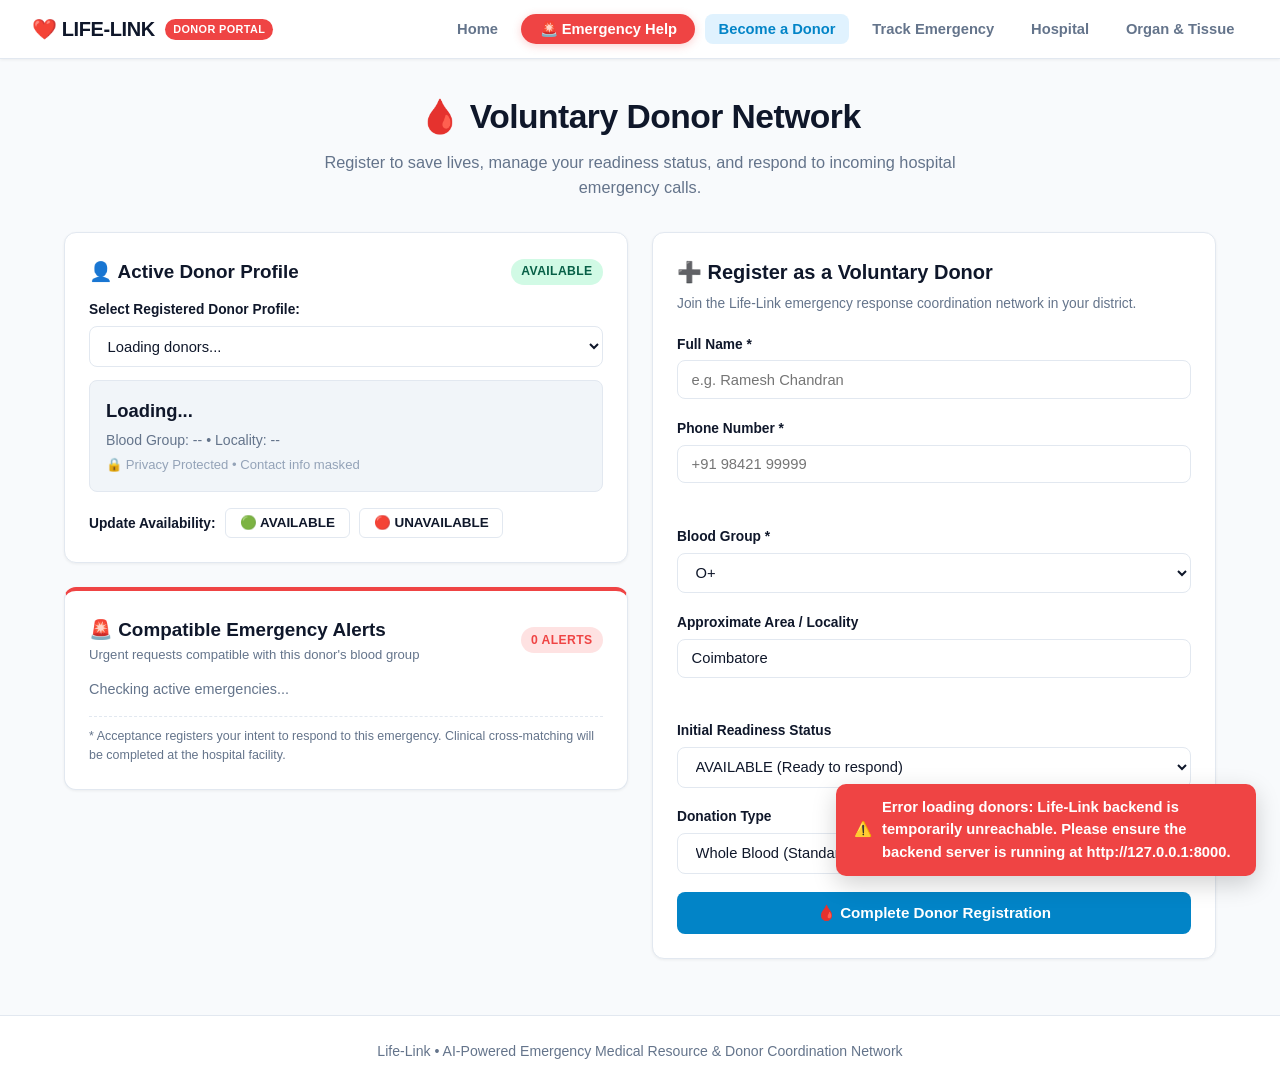
==== frontend/donor.html @ cb0f585a "Initial commit: Life-Link project ready for Render deployment" ====
<!DOCTYPE html>
<html lang="en">
<head>
  <meta charset="UTF-8">
  <meta name="viewport" content="width=device-width, initial-scale=1.0">
  <title>Donor Portal & Response Network | LIFE-LINK</title>
  <link rel="stylesheet" href="css/style.css">
</head>
<body>

  <!-- Navigation Bar -->
  <nav class="navbar">
    <a href="index.html" class="nav-brand">
      <span>❤️ LIFE-LINK</span>
      <span class="brand-badge">DONOR PORTAL</span>
    </a>
    <ul class="nav-links">
      <li><a href="index.html" class="nav-link">Home</a></li>
      <li><a href="emergency.html" class="nav-link nav-btn-emergency">🚨 Emergency Help</a></li>
      <li><a href="donor.html" class="nav-link active">Become a Donor</a></li>
      <li><a href="tracker.html" class="nav-link">Track Emergency</a></li>
      <li><a href="hospital.html" class="nav-link">Hospital</a></li>
      <li><a href="organ.html" class="nav-link">Organ & Tissue</a></li>
    </ul>
  </nav>

  <!-- Main Container -->
  <main class="container">
    
    <div class="page-header">
      <h1 class="page-title">🩸 Voluntary Donor Network</h1>
      <p class="page-subtitle">Register to save lives, manage your readiness status, and respond to incoming hospital emergency calls.</p>
    </div>

    <!-- 2 Column Layout: Donor Profile / Alerts & Registration -->
    <div class="grid-2">

      <!-- Left Column: Donor Dashboard & Incoming Alerts -->
      <div>
        
        <!-- Active Donor Switcher & Profile Card -->
        <div class="card">
          <div style="display: flex; justify-content: space-between; align-items: center; margin-bottom: 0.8rem; flex-wrap: wrap; gap: 0.5rem;">
            <h3 style="font-size: 1.18rem; font-weight: 700;">👤 Active Donor Profile</h3>
            <span id="donor-status-badge" class="badge badge-green">AVAILABLE</span>
          </div>

          <div class="form-group" style="margin-bottom: 0.8rem;">
            <label class="form-label">Select Registered Donor Profile:</label>
            <select id="select-donor" class="form-control" onchange="onSelectDonor(this.value)">
              <option value="">Loading donors...</option>
            </select>
          </div>

          <div id="donor-profile-details" style="background: var(--bg-alt); padding: 1rem; border-radius: var(--border-radius-sm); margin-bottom: 1rem; border: 1px solid var(--border-color);">
            <div style="font-weight: 800; font-size: 1.15rem; color: var(--text-main);" id="d-name">Loading...</div>
            <div style="font-size: 0.88rem; color: var(--text-muted); margin-top: 0.3rem;" id="d-details">
              Blood Group: -- &bull; Locality: --
            </div>
            <div style="font-size: 0.82rem; color: var(--text-light); margin-top: 0.2rem;" id="d-privacy">
              🔒 Privacy Protected &bull; Contact info masked
            </div>
          </div>

          <!-- Availability Toggle -->
          <div style="display: flex; gap: 0.6rem; align-items: center; flex-wrap: wrap;">
            <span style="font-size: 0.86rem; font-weight: 600; color: var(--text-main);">Update Availability:</span>
            <button class="btn btn-secondary btn-sm" onclick="setAvailability('AVAILABLE')">🟢 AVAILABLE</button>
            <button class="btn btn-secondary btn-sm" onclick="setAvailability('UNAVAILABLE')">🔴 UNAVAILABLE</button>
          </div>
        </div>

        <!-- Incoming Emergency Requests For This Donor -->
        <div class="card" style="border-top: 4px solid var(--accent-red);">
          <div style="display: flex; justify-content: space-between; align-items: center; margin-bottom: 0.8rem; flex-wrap: wrap; gap: 0.5rem;">
            <div>
              <h3 style="font-size: 1.18rem; font-weight: 800;">🚨 Compatible Emergency Alerts</h3>
              <p style="font-size: 0.82rem; color: var(--text-muted);">Urgent requests compatible with this donor's blood group</p>
            </div>
            <span class="badge badge-red" id="alert-count-badge">0 Alerts</span>
          </div>

          <!-- Notification List Container -->
          <div id="donor-notifications-container" style="display: flex; flex-direction: column; gap: 0.9rem;">
            <p style="color: var(--text-muted); font-size: 0.9rem;">Checking active emergencies...</p>
          </div>

          <!-- Clarification Note -->
          <p style="font-size: 0.78rem; color: var(--text-muted); margin-top: 1rem; border-top: 1px dashed var(--border-color); padding-top: 0.6rem;">
            * Acceptance registers your intent to respond to this emergency. Clinical cross-matching will be completed at the hospital facility.
          </p>
        </div>

      </div>

      <!-- Right Column: New Donor Registration Form -->
      <div>
        <div class="card">
          <h3 style="font-size: 1.25rem; font-weight: 800; margin-bottom: 0.3rem;">➕ Register as a Voluntary Donor</h3>
          <p style="font-size: 0.86rem; color: var(--text-muted); margin-bottom: 1.2rem;">
            Join the Life-Link emergency response coordination network in your district.
          </p>

          <form id="form-register-donor" onsubmit="handleDonorRegister(event)">
            <div class="form-group">
              <label class="form-label">Full Name *</label>
              <input type="text" id="reg-name" class="form-control" placeholder="e.g. Ramesh Chandran" required>
            </div>

            <div class="grid-2">
              <div class="form-group">
                <label class="form-label">Phone Number *</label>
                <input type="tel" id="reg-phone" class="form-control" placeholder="+91 98421 99999" required>
              </div>

              <div class="form-group">
                <label class="form-label">Blood Group *</label>
                <select id="reg-blood" class="form-control" required>
                  <option value="O+">O+</option>
                  <option value="O-">O- (Universal Donor)</option>
                  <option value="A+">A+</option>
                  <option value="A-">A-</option>
                  <option value="B+">B+</option>
                  <option value="B-">B-</option>
                  <option value="AB+">AB+ (Universal Recipient)</option>
                  <option value="AB-">AB-</option>
                </select>
              </div>
            </div>

            <div class="grid-2">
              <div class="form-group">
                <label class="form-label">Approximate Area / Locality</label>
                <input type="text" id="reg-city" class="form-control" placeholder="e.g. Peelamedu, Coimbatore" value="Coimbatore">
              </div>

              <div class="form-group">
                <label class="form-label">Initial Readiness Status</label>
                <select id="reg-avail" class="form-control">
                  <option value="AVAILABLE">AVAILABLE (Ready to respond)</option>
                  <option value="MAYBE_AVAILABLE">MAYBE AVAILABLE</option>
                  <option value="UNAVAILABLE">UNAVAILABLE</option>
                </select>
              </div>
            </div>

            <div class="form-group">
              <label class="form-label">Donation Type</label>
              <select id="reg-type" class="form-control">
                <option value="whole_blood">Whole Blood (Standard)</option>
                <option value="platelets">Platelets (Single Donor Platelet)</option>
                <option value="plasma">Plasma</option>
                <option value="packed_rbc">Packed RBC</option>
              </select>
            </div>

            <button type="submit" class="btn btn-primary" style="width: 100%;">
              🩸 Complete Donor Registration
            </button>
          </form>
        </div>
      </div>

    </div>

  </main>

  <!-- Footer -->
  <footer>
    <p>Life-Link • AI-Powered Emergency Medical Resource & Donor Coordination Network</p>
  </footer>

  <script src="js/app.js"></script>
  <script>
    let donorsList = [];
    let currentDonor = null;

    function maskPhone(phone) {
      if (!phone) return "+91 ••••• •••••";
      const clean = phone.trim();
      if (clean.length > 6) {
        return clean.substring(0, 6) + " •••••";
      }
      return clean;
    }

    async function initDonorPage() {
      try {
        donorsList = await LifeLinkAPI.getDonors();
        const select = document.getElementById("select-donor");
        select.innerHTML = "";

        if (!donorsList || donorsList.length === 0) {
          select.innerHTML = "<option value=''>No registered donors found</option>";
          document.getElementById("d-name").innerText = "No Donors Registered";
          return;
        }

        donorsList.forEach(d => {
          const opt = document.createElement("option");
          opt.value = d.id;
          opt.innerText = `${d.name} (${d.blood_group}) — ${d.availability}`;
          select.appendChild(opt);
        });

        currentDonor = donorsList[0];
        updateDonorUI();
        loadDonorAlerts();
      } catch (err) {
        showToast("Error loading donors: " + err.message, "error");
      }
    }

    function onSelectDonor(donorId) {
      if (!donorId) return;
      currentDonor = donorsList.find(d => d.id == donorId);
      updateDonorUI();
      loadDonorAlerts();
    }

    function updateDonorUI() {
      if (!currentDonor) return;
      document.getElementById("d-name").innerText = currentDonor.name;
      document.getElementById("d-details").innerText = `Blood Group: ${currentDonor.blood_group} • Area: Approx. ${currentDonor.city || 'Coimbatore'} • Contact: ${maskPhone(currentDonor.phone)}`;
      
      const badge = document.getElementById("donor-status-badge");
      badge.innerText = currentDonor.availability;
      badge.className = currentDonor.availability === "AVAILABLE" ? "badge badge-green" : "badge badge-red";
    }

    async function setAvailability(status) {
      if (!currentDonor) return;
      try {
        const updated = await LifeLinkAPI.updateDonorAvailability(currentDonor.id, status);
        currentDonor.availability = updated.availability;
        updateDonorUI();
        
        // Update select option text
        const select = document.getElementById("select-donor");
        const opt = select.querySelector(`option[value="${currentDonor.id}"]`);
        if (opt) {
          opt.innerText = `${currentDonor.name} (${currentDonor.blood_group}) — ${currentDonor.availability}`;
        }

        showToast(`Availability updated to ${status}!`, "success");
      } catch (err) {
        showToast("Failed to update status: " + err.message, "error");
      }
    }

    async function loadDonorAlerts() {
      if (!currentDonor) return;
      const container = document.getElementById("donor-notifications-container");
      container.innerHTML = "<p style='color: var(--text-muted); font-size: 0.9rem;'>Checking active emergencies...</p>";

      try {
        const searching = await LifeLinkAPI.getEmergencyRequests("SEARCHING").catch(() => []);
        const partial = await LifeLinkAPI.getEmergencyRequests("PARTIALLY_FULFILLED").catch(() => []);
        const accepted = await LifeLinkAPI.getEmergencyRequests("DONOR_ACCEPTED").catch(() => []);
        const combined = [...searching, ...partial, ...accepted];

        // Unique by id
        const uniqueRequests = Array.from(new Map(combined.map(r => [r.id, r])).values());

        // Compatibility logic matching backend Phase 2 rules
        // Recipient blood group -> Allowed donor groups:
        // O+ -> O+, O-
        // O- -> O-
        // A+ -> A+, A-, O+, O-
        // A- -> A-, O-
        // B+ -> B+, B-, O+, O-
        // B- -> B-, O-
        // AB+ -> all
        // AB- -> AB-, A-, B-, O-
        const compatibleRequests = uniqueRequests.filter(r => {
          const reqBlood = r.blood_group.toUpperCase();
          const donorBlood = currentDonor.blood_group.toUpperCase();
          
          if (donorBlood === "O-") return true; // Universal donor
          if (donorBlood === "O+" && ["O+", "A+", "B+", "AB+"].includes(reqBlood)) return true;
          if (donorBlood === "A-" && ["A-", "A+", "AB-", "AB+"].includes(reqBlood)) return true;
          if (donorBlood === "A+" && ["A+", "AB+"].includes(reqBlood)) return true;
          if (donorBlood === "B-" && ["B-", "B+", "AB-", "AB+"].includes(reqBlood)) return true;
          if (donorBlood === "B+" && ["B+", "AB+"].includes(reqBlood)) return true;
          if (donorBlood === "AB-" && ["AB-", "AB+"].includes(reqBlood)) return true;
          if (donorBlood === "AB+" && reqBlood === "AB+") return true;
          return false;
        });

        document.getElementById("alert-count-badge").innerText = `${compatibleRequests.length} Alerts`;

        if (compatibleRequests.length === 0) {
          container.innerHTML = "<p style='color: var(--text-muted); font-size: 0.9rem;'>No active emergencies currently require your blood group. Thank you for being ready to help!</p>";
          return;
        }

        container.innerHTML = "";
        compatibleRequests.slice(0, 6).forEach(req => {
          const alertCard = document.createElement("div");
          alertCard.style.border = "1px solid var(--border-color)";
          alertCard.style.borderRadius = "var(--border-radius-sm)";
          alertCard.style.padding = "0.95rem";
          alertCard.style.background = "#ffffff";
          alertCard.style.boxShadow = "var(--shadow-sm)";

          alertCard.innerHTML = `
            <div style="display: flex; justify-content: space-between; align-items: flex-start; margin-bottom: 0.4rem;">
              <span class="badge ${req.urgency === 'CRITICAL' ? 'badge-red' : 'badge-amber'}">${req.urgency}</span>
              <span style="font-weight: 800; color: var(--primary);">Emergency #${req.id}</span>
            </div>
            <div style="font-weight: 700; font-size: 1rem; color: var(--text-main);">
              ${req.hospital_name} needs ${req.units_needed} unit(s) of ${req.blood_group} Blood
            </div>
            <div style="font-size: 0.83rem; color: var(--text-muted); margin: 0.35rem 0 0.85rem;">
              Component: ${req.component.replace('_', ' ')} &bull; Accepted so far: <strong>${req.units_accepted} / ${req.units_needed}</strong> &bull; Status: <span class="badge badge-blue">${req.status}</span>
            </div>
            <div style="display: flex; gap: 0.5rem; justify-content: flex-end;">
              <button class="btn btn-secondary btn-sm" onclick="respond(${req.id}, 'DECLINE')">Decline</button>
              <button class="btn btn-success btn-sm" onclick="respond(${req.id}, 'ACCEPT')">✓ Accept &amp; Respond</button>
            </div>
          `;
          container.appendChild(alertCard);
        });

      } catch (err) {
        container.innerHTML = `<p style='color: var(--accent-red); font-size: 0.9rem;'>Error loading alerts: ${err.message}</p>`;
      }
    }

    async function respond(reqId, action) {
      if (!currentDonor) return;
      try {
        const result = await LifeLinkAPI.respondToEmergency(reqId, currentDonor.id, action);
        showToast(result.message || "Response recorded successfully.", action === "ACCEPT" ? "success" : "info");
        await loadDonorAlerts();
      } catch (err) {
        showToast("Response error: " + err.message, "error");
      }
    }

    async function handleDonorRegister(event) {
      event.preventDefault();
      const name = document.getElementById("reg-name").value.trim();
      const phone = document.getElementById("reg-phone").value.trim();
      const blood = document.getElementById("reg-blood").value;
      const city = document.getElementById("reg-city").value.trim();
      const avail = document.getElementById("reg-avail").value;
      const type = document.getElementById("reg-type").value;

      try {
        const payload = {
          name: name,
          phone: phone,
          blood_group: blood,
          city: city || "Coimbatore",
          availability: avail,
          donation_type: type
        };
        const newDonor = await LifeLinkAPI.registerDonor(payload);
        showToast(`Welcome ${newDonor.name}! Donor ID #${newDonor.id} registered.`, "success");
        document.getElementById("form-register-donor").reset();
        await initDonorPage();
        
        // Select the new donor
        const select = document.getElementById("select-donor");
        select.value = newDonor.id;
        onSelectDonor(newDonor.id);

      } catch (err) {
        showToast("Registration failed: " + err.message, "error");
      }
    }

    document.addEventListener("DOMContentLoaded", initDonorPage);
  </script>
</body>
</html>
---- frontend/css/style.css ----
/* ==========================================================================
   LIFE-LINK: Medical Emergency Coordination Styling
   Phase 6: Complete Integrated Experience, Polished UI/UX & Responsive Layouts
   ========================================================================== */

:root {
  --primary: #0284c7;         /* Medical Sky Blue */
  --primary-hover: #0369a1;
  --primary-light: #e0f2fe;
  --secondary: #0d9488;       /* Clinical Teal */
  --accent-red: #ef4444;      /* Emergency Red */
  --accent-red-hover: #dc2626;
  --accent-red-light: #fee2e2;
  --accent-green: #10b981;    /* Success Green */
  --accent-green-hover: #059669;
  --accent-green-light: #d1fae5;
  --accent-amber: #f59e0b;    /* Warning Amber */
  --accent-amber-light: #fef3c7;
  
  --bg-main: #f8fafc;         /* Clean Soft Off-White */
  --bg-card: #ffffff;
  --bg-alt: #f1f5f9;
  
  --text-main: #0f172a;       /* Deep Slate */
  --text-muted: #64748b;
  --text-light: #94a3b8;
  
  --border-color: #e2e8f0;
  --border-radius: 12px;
  --border-radius-sm: 8px;
  --border-radius-pill: 9999px;
  
  --shadow-sm: 0 1px 3px 0 rgb(0 0 0 / 0.06);
  --shadow-md: 0 4px 6px -1px rgb(0 0 0 / 0.08), 0 2px 4px -2px rgb(0 0 0 / 0.06);
  --shadow-lg: 0 10px 20px -3px rgb(0 0 0 / 0.08), 0 4px 6px -4px rgb(0 0 0 / 0.04);
}

* {
  box-sizing: border-box;
  margin: 0;
  padding: 0;
  font-family: -apple-system, BlinkMacSystemFont, "Segoe UI", Roboto, -apple-system, sans-serif;
}

body {
  background-color: var(--bg-main);
  color: var(--text-main);
  line-height: 1.55;
  min-height: 100vh;
  display: flex;
  flex-direction: column;
  -webkit-font-smoothing: antialiased;
}

/* ==========================================================================
   GLOBAL NAVIGATION BAR
   ========================================================================== */
.navbar {
  background: var(--bg-card);
  border-bottom: 1px solid var(--border-color);
  padding: 0.85rem 2rem;
  display: flex;
  justify-content: space-between;
  align-items: center;
  position: sticky;
  top: 0;
  z-index: 100;
  box-shadow: var(--shadow-sm);
}

.nav-brand {
  display: flex;
  align-items: center;
  gap: 0.65rem;
  text-decoration: none;
  color: var(--text-main);
  font-size: 1.25rem;
  font-weight: 800;
  letter-spacing: -0.4px;
}

.brand-badge {
  background: var(--accent-red);
  color: white;
  font-size: 0.68rem;
  font-weight: 700;
  padding: 2px 8px;
  border-radius: var(--border-radius-pill);
  text-transform: uppercase;
  letter-spacing: 0.4px;
}

.nav-links {
  display: flex;
  gap: 0.6rem;
  list-style: none;
  align-items: center;
}

.nav-link {
  text-decoration: none;
  color: var(--text-muted);
  font-weight: 600;
  font-size: 0.92rem;
  padding: 0.45rem 0.85rem;
  border-radius: var(--border-radius-sm);
  transition: all 0.2s ease;
}

.nav-link:hover {
  color: var(--primary);
  background-color: var(--primary-light);
}

.nav-link.active {
  color: var(--primary);
  background-color: var(--primary-light);
  font-weight: 700;
}

.nav-btn-emergency {
  background: var(--accent-red) !important;
  color: white !important;
  font-weight: 700;
  border-radius: var(--border-radius-pill);
  padding: 0.45rem 1.15rem;
  box-shadow: 0 2px 8px rgba(239, 68, 68, 0.25);
}

.nav-btn-emergency:hover {
  background: var(--accent-red-hover) !important;
  box-shadow: 0 4px 12px rgba(239, 68, 68, 0.35);
}

/* ==========================================================================
   CONTAINER & LAYOUT
   ========================================================================== */
.container {
  max-width: 1200px;
  margin: 0 auto;
  padding: 2rem 1.5rem;
  flex: 1;
  width: 100%;
}

.page-header {
  margin-bottom: 2rem;
  text-align: center;
}

.page-title {
  font-size: 2.1rem;
  font-weight: 800;
  color: var(--text-main);
  margin-bottom: 0.4rem;
  letter-spacing: -0.5px;
}

.page-subtitle {
  color: var(--text-muted);
  font-size: 1.02rem;
  max-width: 680px;
  margin: 0 auto;
}

/* ==========================================================================
   CARDS & GRIDS
   ========================================================================== */
.card {
  background: var(--bg-card);
  border: 1px solid var(--border-color);
  border-radius: var(--border-radius);
  padding: 1.5rem;
  box-shadow: var(--shadow-sm);
  margin-bottom: 1.5rem;
  transition: box-shadow 0.2s ease;
}

.card:hover {
  box-shadow: var(--shadow-md);
}

.feature-card {
  background: var(--bg-alt);
  border: 1px solid var(--border-color);
  border-radius: var(--border-radius);
  padding: 1.4rem;
  display: flex;
  flex-direction: column;
  height: 100%;
}

.feature-card-icon {
  font-size: 2rem;
  margin-bottom: 0.75rem;
  display: inline-block;
}

.feature-card h3 {
  font-size: 1.15rem;
  font-weight: 700;
  margin-bottom: 0.4rem;
  color: var(--text-main);
}

.feature-card p {
  color: var(--text-muted);
  font-size: 0.9rem;
  line-height: 1.55;
  flex: 1;
}

.grid-2 {
  display: grid;
  grid-template-columns: repeat(auto-fit, minmax(320px, 1fr));
  gap: 1.5rem;
}

.grid-3 {
  display: grid;
  grid-template-columns: repeat(auto-fit, minmax(280px, 1fr));
  gap: 1.5rem;
}

.grid-4 {
  display: grid;
  grid-template-columns: repeat(auto-fit, minmax(210px, 1fr));
  gap: 1rem;
}

/* ==========================================================================
   HERO SECTION
   ========================================================================== */
.hero {
  text-align: center;
  padding: 3.5rem 1.5rem 2.8rem;
  background: linear-gradient(180deg, #f0f9ff 0%, var(--bg-main) 100%);
  border-radius: var(--border-radius);
  margin-bottom: 2.5rem;
  border: 1px solid var(--border-color);
}

.hero-tag {
  display: inline-block;
  background: var(--primary-light);
  color: var(--primary);
  font-weight: 700;
  font-size: 0.82rem;
  padding: 0.35rem 0.95rem;
  border-radius: var(--border-radius-pill);
  margin-bottom: 1.1rem;
  text-transform: uppercase;
  letter-spacing: 0.5px;
}

.hero-title {
  font-size: 2.9rem;
  font-weight: 900;
  line-height: 1.18;
  color: #0f172a;
  margin-bottom: 1rem;
  letter-spacing: -1px;
}

.hero-desc {
  font-size: 1.15rem;
  color: var(--text-muted);
  max-width: 740px;
  margin: 0 auto 2rem;
  line-height: 1.6;
}

.hero-actions {
  display: flex;
  gap: 1rem;
  justify-content: center;
  flex-wrap: wrap;
}

/* ==========================================================================
   BUTTONS & CONTROLS
   ========================================================================== */
.btn {
  display: inline-flex;
  align-items: center;
  justify-content: center;
  gap: 0.5rem;
  font-weight: 600;
  font-size: 0.95rem;
  padding: 0.65rem 1.4rem;
  border-radius: var(--border-radius-sm);
  border: 1px solid transparent;
  cursor: pointer;
  text-decoration: none;
  transition: all 0.2s ease;
  line-height: 1.25;
}

.btn-primary {
  background: var(--primary);
  color: white;
}
.btn-primary:hover {
  background: var(--primary-hover);
}

.btn-emergency {
  background: var(--accent-red);
  color: white;
  box-shadow: 0 4px 12px rgba(239, 68, 68, 0.25);
}
.btn-emergency:hover {
  background: var(--accent-red-hover);
}

.btn-secondary {
  background: white;
  color: var(--text-main);
  border-color: var(--border-color);
}
.btn-secondary:hover {
  background: var(--bg-alt);
  border-color: var(--text-light);
}

.btn-success {
  background: var(--accent-green);
  color: white;
}
.btn-success:hover {
  background: var(--accent-green-hover);
}

.btn-danger {
  background: var(--accent-red);
  color: white;
}

.btn-sm {
  padding: 0.35rem 0.85rem;
  font-size: 0.84rem;
  border-radius: 6px;
}

.btn:disabled {
  opacity: 0.6;
  cursor: not-allowed;
}

/* ==========================================================================
   BADGES & PILLS
   ========================================================================== */
.badge {
  display: inline-flex;
  align-items: center;
  padding: 0.22rem 0.65rem;
  border-radius: var(--border-radius-pill);
  font-size: 0.76rem;
  font-weight: 700;
  text-transform: uppercase;
  letter-spacing: 0.4px;
}

.badge-red {
  background: var(--accent-red-light);
  color: var(--accent-red);
}

.badge-green {
  background: var(--accent-green-light);
  color: #065f46;
}

.badge-blue {
  background: var(--primary-light);
  color: var(--primary);
}

.badge-amber {
  background: var(--accent-amber-light);
  color: #92400e;
}

/* ==========================================================================
   FORMS & INPUTS
   ========================================================================== */
.form-group {
  margin-bottom: 1.15rem;
}

.form-label {
  display: block;
  font-size: 0.86rem;
  font-weight: 600;
  color: var(--text-main);
  margin-bottom: 0.35rem;
}

.form-control, .form-input {
  width: 100%;
  padding: 0.65rem 0.85rem;
  border: 1px solid var(--border-color);
  border-radius: var(--border-radius-sm);
  font-size: 0.92rem;
  background: white;
  color: var(--text-main);
  outline: none;
  transition: border-color 0.2s, box-shadow 0.2s;
}

.form-control:focus, .form-input:focus {
  border-color: var(--primary);
  box-shadow: 0 0 0 3px rgba(2, 132, 199, 0.15);
}

textarea.form-control, textarea.form-input {
  resize: vertical;
  min-height: 90px;
}

/* ==========================================================================
   STATS CARDS
   ========================================================================== */
.stat-card {
  background: white;
  border: 1px solid var(--border-color);
  border-radius: var(--border-radius);
  padding: 1.25rem 1rem;
  text-align: center;
  transition: all 0.2s ease;
}

.stat-value {
  font-size: 2.1rem;
  font-weight: 800;
  color: var(--primary);
  line-height: 1;
  margin-bottom: 0.35rem;
}

.stat-label {
  font-size: 0.82rem;
  color: var(--text-muted);
  font-weight: 600;
  text-transform: uppercase;
  letter-spacing: 0.3px;
}

/* ==========================================================================
   PROGRESS STEPPER (Phase 6: 6-Step Visual Timeline)
   ========================================================================== */
.stepper {
  display: flex;
  justify-content: space-between;
  margin: 1.75rem 0 1.25rem;
  position: relative;
  gap: 0.25rem;
}

.stepper::before {
  content: "";
  position: absolute;
  top: 17px;
  left: 30px;
  right: 30px;
  height: 2px;
  background: var(--border-color);
  z-index: 1;
}

.step {
  display: flex;
  flex-direction: column;
  align-items: center;
  flex: 1;
  text-align: center;
  position: relative;
  z-index: 2;
}

.step-circle {
  width: 34px;
  height: 34px;
  border-radius: 50%;
  background: var(--bg-card);
  color: var(--text-muted);
  display: flex;
  align-items: center;
  justify-content: center;
  font-weight: 700;
  font-size: 0.85rem;
  margin-bottom: 0.5rem;
  border: 2px solid var(--border-color);
  transition: all 0.2s ease;
}

.step.active .step-circle {
  background: var(--primary);
  color: white;
  border-color: var(--primary);
  box-shadow: 0 0 0 4px var(--primary-light);
}

.step.completed .step-circle {
  background: var(--accent-green);
  color: white;
  border-color: var(--accent-green);
}

.step-label {
  font-size: 0.74rem;
  font-weight: 600;
  color: var(--text-muted);
  line-height: 1.2;
}

.step.active .step-label {
  color: var(--primary);
  font-weight: 700;
}

.step.completed .step-label {
  color: var(--text-main);
}

/* ==========================================================================
   CASCADE TIMELINE & CARDS
   ========================================================================== */
.timeline {
  display: flex;
  flex-direction: column;
  gap: 0.85rem;
  margin: 0.75rem 0;
}

.timeline-item {
  display: flex;
  gap: 1rem;
  padding: 0.9rem;
  border-radius: var(--border-radius-sm);
  border: 1px solid var(--border-color);
  background: white;
  align-items: center;
  transition: border-color 0.2s ease;
}

.timeline-item.active {
  border-color: var(--primary);
  background: #f0f9ff;
}

.timeline-round-num {
  font-size: 1rem;
  font-weight: 800;
  color: var(--primary);
  min-width: 75px;
}

/* ==========================================================================
   RADAR / APPROXIMATE ZONE MAP
   ========================================================================== */
.radar-box {
  width: 100%;
  max-width: 440px;
  height: 310px;
  margin: 0 auto;
  position: relative;
  background: #0f172a;
  border-radius: var(--border-radius);
  overflow: hidden;
  display: flex;
  align-items: center;
  justify-content: center;
  border: 1px solid #1e293b;
}

.radar-ring {
  position: absolute;
  border-radius: 50%;
  border: 1px dashed rgba(255, 255, 255, 0.2);
  display: flex;
  align-items: flex-start;
  justify-content: center;
  color: rgba(255, 255, 255, 0.45);
  font-size: 0.65rem;
  padding-top: 4px;
}

.ring-5km { width: 95px; height: 95px; border-color: rgba(14, 165, 233, 0.55); }
.ring-15km { width: 190px; height: 190px; border-color: rgba(245, 158, 11, 0.45); }
.ring-25km { width: 285px; height: 285px; border-color: rgba(239, 68, 68, 0.35); }

.radar-center {
  width: 12px;
  height: 12px;
  background: var(--accent-red);
  border-radius: 50%;
  z-index: 10;
  box-shadow: 0 0 10px var(--accent-red);
}

.radar-dot {
  position: absolute;
  width: 8px;
  height: 8px;
  background: #38bdf8;
  border-radius: 50%;
  z-index: 5;
  box-shadow: 0 0 8px #38bdf8;
  transition: all 0.3s;
}

/* ==========================================================================
   SAFETY DISCLAIMER BANNER
   ========================================================================== */
.disclaimer-banner {
  background: #fffbeb;
  border: 1px solid #fde68a;
  color: #92400e;
  padding: 0.9rem 1.25rem;
  border-radius: var(--border-radius);
  font-size: 0.86rem;
  margin-top: 2rem;
  display: flex;
  gap: 0.75rem;
  align-items: flex-start;
  line-height: 1.5;
}

/* ==========================================================================
   CONFIRMATION MODAL / CARD
   ========================================================================== */
.confirmation-card {
  background: #ecfdf5;
  border: 1px solid #a7f3d0;
  border-radius: var(--border-radius);
  padding: 1.5rem;
  margin-top: 1.5rem;
  text-align: center;
}

/* ==========================================================================
   FOOTER
   ========================================================================== */
footer {
  background: white;
  border-top: 1px solid var(--border-color);
  padding: 1.6rem 1rem;
  text-align: center;
  font-size: 0.88rem;
  color: var(--text-muted);
  margin-top: auto;
}

/* Prompt Chips */
.chips-container {
  display: flex;
  flex-wrap: wrap;
  gap: 0.5rem;
  margin: 0.6rem 0 1.2rem;
}

.chip {
  background: var(--bg-alt);
  border: 1px solid var(--border-color);
  padding: 0.4rem 0.85rem;
  border-radius: var(--border-radius-pill);
  font-size: 0.82rem;
  cursor: pointer;
  color: var(--text-main);
  transition: all 0.2s;
  user-select: none;
}

.chip:hover {
  background: var(--primary-light);
  border-color: var(--primary);
  color: var(--primary);
}

/* Responsive */
@media (max-width: 860px) {
  .navbar { flex-direction: column; gap: 0.8rem; padding: 1rem; }
  .nav-links { flex-wrap: wrap; justify-content: center; }
  .hero-title { font-size: 2.2rem; }
  .stepper { flex-wrap: wrap; gap: 1rem; }
  .stepper::before { display: none; }
  .radar-box { height: 260px; }
}
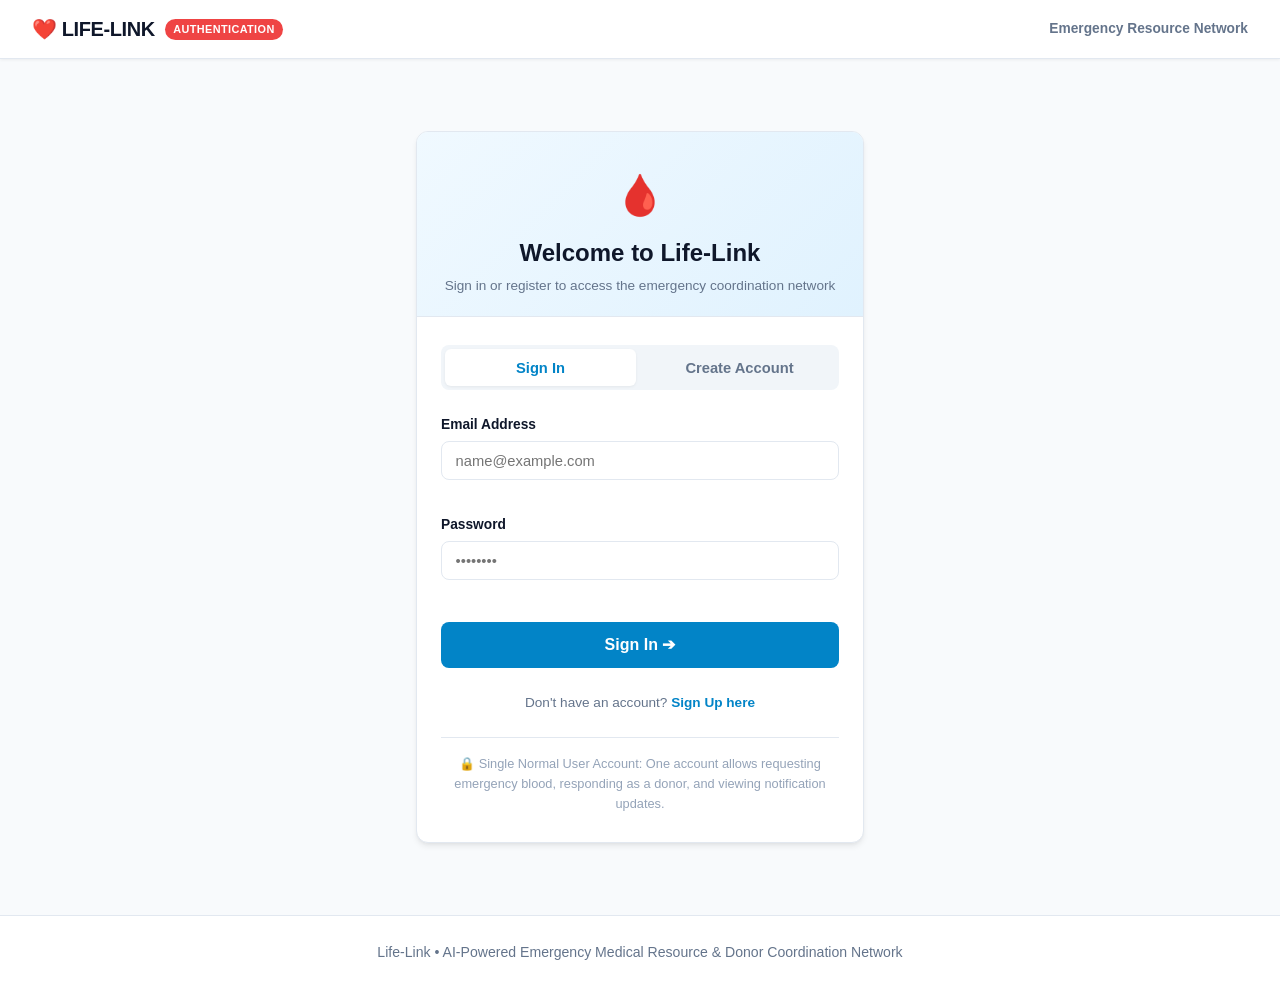
==== commit 9f380ef6: "Finalize clean authentication and database setup" ====
--- a/frontend/donor.html
+++ b/frontend/donor.html
@@ -3,8 +3,22 @@
 <head>
   <meta charset="UTF-8">
   <meta name="viewport" content="width=device-width, initial-scale=1.0">
-  <title>Donor Portal & Response Network | LIFE-LINK</title>
+  <title>Donor Center | LIFE-LINK</title>
   <link rel="stylesheet" href="css/style.css">
+  <style>
+    .feed-card {
+      border: 1px solid var(--border-color);
+      border-radius: var(--border-radius);
+      background: white;
+      padding: 1.25rem;
+      margin-bottom: 1rem;
+      transition: all 0.2s;
+    }
+    .feed-card:hover {
+      box-shadow: var(--shadow-md);
+      border-color: #bae6fd;
+    }
+  </style>
 </head>
 <body>
 
@@ -12,155 +26,150 @@
   <nav class="navbar">
     <a href="index.html" class="nav-brand">
       <span>❤️ LIFE-LINK</span>
-      <span class="brand-badge">DONOR PORTAL</span>
+      <span class="brand-badge">DONOR CENTER</span>
     </a>
     <ul class="nav-links">
       <li><a href="index.html" class="nav-link">Home</a></li>
-      <li><a href="emergency.html" class="nav-link nav-btn-emergency">🚨 Emergency Help</a></li>
-      <li><a href="donor.html" class="nav-link active">Become a Donor</a></li>
-      <li><a href="tracker.html" class="nav-link">Track Emergency</a></li>
+      <li><a href="emergency.html" class="nav-link nav-btn-emergency">🚨 Emergency</a></li>
+      <li><a href="matching.html" class="nav-link">Matching</a></li>
+      <li><a href="cascade.html" class="nav-link">Cascade</a></li>
+      <li><a href="tracker.html" class="nav-link">Tracker</a></li>
+      <li><a href="donor.html" class="nav-link active">Donor Center</a></li>
+      <li><a href="notifications.html" class="nav-link">Notifications</a></li>
+      <li><a href="account.html" class="nav-link">My Account</a></li>
       <li><a href="hospital.html" class="nav-link">Hospital</a></li>
       <li><a href="organ.html" class="nav-link">Organ & Tissue</a></li>
     </ul>
+    <div id="nav-user-container"></div>
   </nav>
 
   <!-- Main Container -->
   <main class="container">
     
-    <div class="page-header">
-      <h1 class="page-title">🩸 Voluntary Donor Network</h1>
-      <p class="page-subtitle">Register to save lives, manage your readiness status, and respond to incoming hospital emergency calls.</p>
-    </div>
-
-    <!-- 2 Column Layout: Donor Profile / Alerts & Registration -->
-    <div class="grid-2">
-
-      <!-- Left Column: Donor Dashboard & Incoming Alerts -->
+    <div class="page-header" style="text-align: left; display: flex; justify-content: space-between; align-items: center; flex-wrap: wrap; gap: 1rem; margin-bottom: 1.5rem;">
       <div>
-        
-        <!-- Active Donor Switcher & Profile Card -->
-        <div class="card">
-          <div style="display: flex; justify-content: space-between; align-items: center; margin-bottom: 0.8rem; flex-wrap: wrap; gap: 0.5rem;">
-            <h3 style="font-size: 1.18rem; font-weight: 700;">👤 Active Donor Profile</h3>
-            <span id="donor-status-badge" class="badge badge-green">AVAILABLE</span>
-          </div>
-
-          <div class="form-group" style="margin-bottom: 0.8rem;">
-            <label class="form-label">Select Registered Donor Profile:</label>
-            <select id="select-donor" class="form-control" onchange="onSelectDonor(this.value)">
-              <option value="">Loading donors...</option>
-            </select>
-          </div>
-
-          <div id="donor-profile-details" style="background: var(--bg-alt); padding: 1rem; border-radius: var(--border-radius-sm); margin-bottom: 1rem; border: 1px solid var(--border-color);">
-            <div style="font-weight: 800; font-size: 1.15rem; color: var(--text-main);" id="d-name">Loading...</div>
-            <div style="font-size: 0.88rem; color: var(--text-muted); margin-top: 0.3rem;" id="d-details">
-              Blood Group: -- &bull; Locality: --
-            </div>
-            <div style="font-size: 0.82rem; color: var(--text-light); margin-top: 0.2rem;" id="d-privacy">
-              🔒 Privacy Protected &bull; Contact info masked
-            </div>
-          </div>
-
-          <!-- Availability Toggle -->
-          <div style="display: flex; gap: 0.6rem; align-items: center; flex-wrap: wrap;">
-            <span style="font-size: 0.86rem; font-weight: 600; color: var(--text-main);">Update Availability:</span>
-            <button class="btn btn-secondary btn-sm" onclick="setAvailability('AVAILABLE')">🟢 AVAILABLE</button>
-            <button class="btn btn-secondary btn-sm" onclick="setAvailability('UNAVAILABLE')">🔴 UNAVAILABLE</button>
-          </div>
-        </div>
-
-        <!-- Incoming Emergency Requests For This Donor -->
-        <div class="card" style="border-top: 4px solid var(--accent-red);">
-          <div style="display: flex; justify-content: space-between; align-items: center; margin-bottom: 0.8rem; flex-wrap: wrap; gap: 0.5rem;">
-            <div>
-              <h3 style="font-size: 1.18rem; font-weight: 800;">🚨 Compatible Emergency Alerts</h3>
-              <p style="font-size: 0.82rem; color: var(--text-muted);">Urgent requests compatible with this donor's blood group</p>
-            </div>
-            <span class="badge badge-red" id="alert-count-badge">0 Alerts</span>
-          </div>
-
-          <!-- Notification List Container -->
-          <div id="donor-notifications-container" style="display: flex; flex-direction: column; gap: 0.9rem;">
-            <p style="color: var(--text-muted); font-size: 0.9rem;">Checking active emergencies...</p>
-          </div>
-
-          <!-- Clarification Note -->
-          <p style="font-size: 0.78rem; color: var(--text-muted); margin-top: 1rem; border-top: 1px dashed var(--border-color); padding-top: 0.6rem;">
-            * Acceptance registers your intent to respond to this emergency. Clinical cross-matching will be completed at the hospital facility.
+        <div style="display: flex; gap: 0.5rem; align-items: center; margin-bottom: 0.3rem;">
+          <span class="badge badge-blue">Normal User Account Feature</span>
+          <span class="badge badge-green" id="donor-status-header-badge">AVAILABLE</span>
+        </div>
+        <h1 class="page-title" style="margin-bottom: 0.2rem;">🩸 Donor Center</h1>
+        <p class="page-subtitle" style="margin: 0;">Manage your voluntary donor availability, view requests you can help with, and review past donation records.</p>
+      </div>
+
+      <!-- Quick Switch User Dropdown for Demo -->
+      <div style="display: flex; gap: 0.5rem; align-items: center; background: white; padding: 0.5rem 0.8rem; border-radius: 8px; border: 1px solid var(--border-color);">
+        <label for="select-active-user" style="font-size: 0.82rem; font-weight: 700; color: var(--text-muted);">Active Account:</label>
+        <select id="select-active-user" class="form-control" style="width: auto; padding: 0.3rem 0.6rem; font-size: 0.85rem;" onchange="onSwitchUser(this.value)">
+          <option value="">Loading accounts...</option>
+        </select>
+      </div>
+    </div>
+
+    <!-- Top Grid: Availability & Eligibility Reminder Card -->
+    <div class="grid-2" style="margin-bottom: 1.5rem;">
+
+      <!-- Availability Card -->
+      <div class="card" style="border-top: 4px solid var(--primary);">
+        <div style="display: flex; justify-content: space-between; align-items: center; margin-bottom: 0.8rem;">
+          <h3 style="font-size: 1.15rem; font-weight: 800; color: var(--text-main);">👤 Voluntary Donor Readiness</h3>
+          <span id="card-avail-badge" class="badge badge-green">AVAILABLE</span>
+        </div>
+
+        <div style="background: var(--bg-alt); padding: 0.9rem; border-radius: 8px; border: 1px solid var(--border-color); margin-bottom: 1rem;">
+          <div style="font-weight: 800; font-size: 1.15rem; color: var(--text-main);" id="disp-user-name">Loading...</div>
+          <div style="font-size: 0.88rem; color: var(--text-muted); margin-top: 0.2rem;" id="disp-user-meta">
+            Blood Group: -- &bull; Locality: --
+          </div>
+          <div style="font-size: 0.8rem; color: var(--text-light); margin-top: 0.3rem;">
+            🔒 Privacy-Safe Mode Active &bull; Exact residential address and phone masked from public view
+          </div>
+        </div>
+
+        <div style="display: flex; gap: 0.6rem; align-items: center; flex-wrap: wrap;">
+          <span style="font-size: 0.86rem; font-weight: 700; color: var(--text-main);">Set Readiness:</span>
+          <button class="btn btn-secondary btn-sm" onclick="setMyAvailability('AVAILABLE')">🟢 AVAILABLE</button>
+          <button class="btn btn-secondary btn-sm" onclick="setMyAvailability('UNAVAILABLE')">🔴 UNAVAILABLE</button>
+        </div>
+      </div>
+
+      <!-- Eligibility & Cooldown Reminder Card -->
+      <div class="card" style="border-top: 4px solid var(--secondary);">
+        <div style="display: flex; justify-content: space-between; align-items: center; margin-bottom: 0.8rem;">
+          <h3 style="font-size: 1.15rem; font-weight: 800; color: var(--text-main);">⏱️ Donation Availability & Review</h3>
+          <span class="badge badge-blue">Configurable Cooldown</span>
+        </div>
+
+        <div style="display: grid; grid-template-columns: 1fr 1fr; gap: 0.8rem; margin-bottom: 0.8rem;">
+          <div style="background: #f8fafc; border: 1px solid var(--border-color); padding: 0.65rem 0.85rem; border-radius: 6px;">
+            <span style="font-size: 0.72rem; color: var(--text-muted); font-weight: 700; text-transform: uppercase;">Last Donation</span>
+            <div id="disp-last-donation" style="font-size: 0.98rem; font-weight: 800; color: var(--text-main); margin-top: 0.2rem;">Never recorded</div>
+          </div>
+          <div style="background: #f8fafc; border: 1px solid var(--border-color); padding: 0.65rem 0.85rem; border-radius: 6px;">
+            <span style="font-size: 0.72rem; color: var(--text-muted); font-weight: 700; text-transform: uppercase;">Next Review Date</span>
+            <div id="disp-next-review" style="font-size: 0.98rem; font-weight: 800; color: var(--primary); margin-top: 0.2rem;">Available now</div>
+          </div>
+        </div>
+
+        <p id="disp-eligibility-message" style="font-size: 0.83rem; color: var(--text-muted); line-height: 1.45; background: #f0fdf4; border: 1px solid #bbf7d0; padding: 0.7rem 0.9rem; border-radius: 6px;">
+          Checking eligibility status...
+        </p>
+
+        <p style="font-size: 0.74rem; color: var(--text-light); margin-top: 0.6rem; font-style: italic;">
+          * Note: Software eligibility reminder uses configurable parameters. Final clinical suitability is evaluated by the hospital or blood bank upon donor arrival.
+        </p>
+      </div>
+
+    </div>
+
+    <!-- SECTION: Blood Requests You Can Help With (Path 2 Discovery) -->
+    <div class="card" style="margin-bottom: 2rem; border-left: 4px solid var(--accent-red);">
+      <div style="display: flex; justify-content: space-between; align-items: center; margin-bottom: 0.6rem; flex-wrap: wrap; gap: 0.5rem;">
+        <div>
+          <h2 style="font-size: 1.35rem; font-weight: 800; color: var(--text-main); display: flex; align-items: center; gap: 0.5rem;">
+            <span>🩸</span> Blood Requests You Can Help With
+          </h2>
+          <p style="font-size: 0.86rem; color: var(--text-muted);">
+            Active emergency calls biologically compatible with your blood group within proximity.
           </p>
         </div>
-
-      </div>
-
-      <!-- Right Column: New Donor Registration Form -->
+        <span id="matched-feed-count" class="badge badge-red">0 Emergencies</span>
+      </div>
+
+      <!-- Feed Container -->
+      <div id="matched-feed-container" style="margin-top: 1rem;">
+        <p style="color: var(--text-muted); font-size: 0.9rem;">Checking active compatible emergencies...</p>
+      </div>
+    </div>
+
+    <!-- SECTION: 2 Tabs for My Responses & Donation History -->
+    <div class="tab-bar">
+      <button class="tab-btn active" onclick="switchDonorTab('responses')">📝 My Responses to Emergencies</button>
+      <button class="tab-btn" onclick="switchDonorTab('donations')">🟢 Completed Donation History</button>
+    </div>
+
+    <!-- Tab 1: My Responses -->
+    <div id="tab-responses" class="card" style="margin-bottom: 1.5rem;">
+      <h3 style="font-size: 1.15rem; font-weight: 800; margin-bottom: 0.8rem;">My Voluntary Responses</h3>
+      <div id="my-responses-container">
+        <p style="color: var(--text-muted); font-size: 0.9rem;">Loading your responses...</p>
+      </div>
+    </div>
+
+    <!-- Tab 2: Completed Donations -->
+    <div id="tab-donations" class="card" style="display: none; margin-bottom: 1.5rem;">
+      <h3 style="font-size: 1.15rem; font-weight: 800; margin-bottom: 0.8rem;">Verified Completed Donations</h3>
+      <div id="my-donations-container">
+        <p style="color: var(--text-muted); font-size: 0.9rem;">Loading donation history...</p>
+      </div>
+    </div>
+
+    <!-- Medical Safety Disclaimer -->
+    <div class="disclaimer-banner">
+      <span style="font-size: 1.25rem;">⚠️</span>
       <div>
-        <div class="card">
-          <h3 style="font-size: 1.25rem; font-weight: 800; margin-bottom: 0.3rem;">➕ Register as a Voluntary Donor</h3>
-          <p style="font-size: 0.86rem; color: var(--text-muted); margin-bottom: 1.2rem;">
-            Join the Life-Link emergency response coordination network in your district.
-          </p>
-
-          <form id="form-register-donor" onsubmit="handleDonorRegister(event)">
-            <div class="form-group">
-              <label class="form-label">Full Name *</label>
-              <input type="text" id="reg-name" class="form-control" placeholder="e.g. Ramesh Chandran" required>
-            </div>
-
-            <div class="grid-2">
-              <div class="form-group">
-                <label class="form-label">Phone Number *</label>
-                <input type="tel" id="reg-phone" class="form-control" placeholder="+91 98421 99999" required>
-              </div>
-
-              <div class="form-group">
-                <label class="form-label">Blood Group *</label>
-                <select id="reg-blood" class="form-control" required>
-                  <option value="O+">O+</option>
-                  <option value="O-">O- (Universal Donor)</option>
-                  <option value="A+">A+</option>
-                  <option value="A-">A-</option>
-                  <option value="B+">B+</option>
-                  <option value="B-">B-</option>
-                  <option value="AB+">AB+ (Universal Recipient)</option>
-                  <option value="AB-">AB-</option>
-                </select>
-              </div>
-            </div>
-
-            <div class="grid-2">
-              <div class="form-group">
-                <label class="form-label">Approximate Area / Locality</label>
-                <input type="text" id="reg-city" class="form-control" placeholder="e.g. Peelamedu, Coimbatore" value="Coimbatore">
-              </div>
-
-              <div class="form-group">
-                <label class="form-label">Initial Readiness Status</label>
-                <select id="reg-avail" class="form-control">
-                  <option value="AVAILABLE">AVAILABLE (Ready to respond)</option>
-                  <option value="MAYBE_AVAILABLE">MAYBE AVAILABLE</option>
-                  <option value="UNAVAILABLE">UNAVAILABLE</option>
-                </select>
-              </div>
-            </div>
-
-            <div class="form-group">
-              <label class="form-label">Donation Type</label>
-              <select id="reg-type" class="form-control">
-                <option value="whole_blood">Whole Blood (Standard)</option>
-                <option value="platelets">Platelets (Single Donor Platelet)</option>
-                <option value="plasma">Plasma</option>
-                <option value="packed_rbc">Packed RBC</option>
-              </select>
-            </div>
-
-            <button type="submit" class="btn btn-primary" style="width: 100%;">
-              🩸 Complete Donor Registration
-            </button>
-          </form>
-        </div>
-      </div>
-
+        <strong>Voluntary Donor Participation Safety:</strong>
+        Accepting an emergency notification indicates your voluntary willingness to assist. It does not replace clinical blood-bank screening. Upon arrival at the hospital or blood center, medical staff perform mandatory vitals, hemoglobin checks, and cross-matching before donation proceeds.
+      </div>
     </div>
 
   </main>
@@ -172,206 +181,257 @@
 
   <script src="js/app.js"></script>
   <script>
-    let donorsList = [];
-    let currentDonor = null;
-
-    function maskPhone(phone) {
-      if (!phone) return "+91 ••••• •••••";
-      const clean = phone.trim();
-      if (clean.length > 6) {
-        return clean.substring(0, 6) + " •••••";
-      }
-      return clean;
-    }
-
-    async function initDonorPage() {
-      try {
-        donorsList = await LifeLinkAPI.getDonors();
-        const select = document.getElementById("select-donor");
+    let currentUser = null;
+
+    document.addEventListener("DOMContentLoaded", async () => {
+      currentUser = await LifeLinkAuth.requireAuth();
+      if (!currentUser) return;
+      await LifeLinkAuth.initNavbarUser(document.getElementById("nav-user-container"));
+      await populateUserSwitcher();
+      await loadDonorCenterData();
+    });
+
+    async function populateUserSwitcher() {
+      const select = document.getElementById("select-active-user");
+      try {
+        const users = await LifeLinkAPI.getUsers();
         select.innerHTML = "";
-
-        if (!donorsList || donorsList.length === 0) {
-          select.innerHTML = "<option value=''>No registered donors found</option>";
-          document.getElementById("d-name").innerText = "No Donors Registered";
+        users.forEach(u => {
+          const opt = document.createElement("option");
+          opt.value = u.id;
+          opt.innerText = `${u.name} (${u.blood_group}) - ${u.availability}`;
+          if (currentUser && u.id === currentUser.id) opt.selected = true;
+          select.appendChild(opt);
+        });
+      } catch (e) {
+        console.warn("Could not load users for switcher:", e);
+      }
+    }
+
+    async function onSwitchUser(userId) {
+      if (!userId) return;
+      currentUser = await LifeLinkAuth.switchUser(userId);
+      await LifeLinkAuth.initNavbarUser(document.getElementById("nav-user-container"));
+      await loadDonorCenterData();
+    }
+
+    async function loadDonorCenterData() {
+      if (!currentUser) return;
+
+      // Update profile fields
+      document.getElementById("disp-user-name").innerText = `${currentUser.name}`;
+      document.getElementById("disp-user-meta").innerText = `Blood Group: ${currentUser.blood_group} • Component: ${currentUser.donation_type || 'whole_blood'} • Locality: ${currentUser.location}`;
+      
+      const availBadge = document.getElementById("card-avail-badge");
+      availBadge.innerText = currentUser.availability;
+      availBadge.className = `badge ${currentUser.availability === 'AVAILABLE' ? 'badge-green' : currentUser.availability === 'REVIEW_NEEDED' ? 'badge-amber' : 'badge-red'}`;
+      
+      document.getElementById("donor-status-header-badge").innerText = currentUser.availability;
+      document.getElementById("donor-status-header-badge").className = availBadge.className;
+
+      document.getElementById("disp-last-donation").innerText = currentUser.last_donation_date || "Never recorded";
+      document.getElementById("disp-next-review").innerText = currentUser.next_review_date || "Available now";
+      document.getElementById("disp-eligibility-message").innerText = currentUser.eligibility_status_message || "You may be able to respond to eligible blood requests. Final clinical eligibility is determined by the hospital or blood bank team upon arrival.";
+
+      // Load Matched Feed (Blood Requests You Can Help With)
+      await loadMatchedFeed();
+
+      // Load Responses
+      await loadMyResponses();
+
+      // Load Donations
+      await loadMyDonations();
+    }
+
+    async function setMyAvailability(status) {
+      if (!currentUser) return;
+      try {
+        const updated = await LifeLinkAPI.updateUserAvailability(currentUser.id, status);
+        currentUser = updated;
+        LifeLinkAuth.setCurrentUser(updated);
+        await LifeLinkAuth.initNavbarUser(document.getElementById("nav-user-container"));
+        await loadDonorCenterData();
+        showToast(`Readiness status updated to ${status}`, "success");
+      } catch (err) {
+        showToast("Failed to update availability: " + err.message, "error");
+      }
+    }
+
+    async function loadMatchedFeed() {
+      const container = document.getElementById("matched-feed-container");
+      const badge = document.getElementById("matched-feed-count");
+
+      try {
+        const feed = await LifeLinkAPI.getMatchedRequestsForUser(currentUser.id);
+        badge.innerText = `${feed.length} Active Emergencies`;
+
+        if (feed.length === 0) {
+          container.innerHTML = `
+            <div style="text-align: center; padding: 2rem; color: var(--text-muted);">
+              <div style="font-size: 1.6rem; margin-bottom: 0.4rem;">☕</div>
+              <strong>No active emergencies currently require your blood group (${currentUser.blood_group}) nearby.</strong>
+              <p style="font-size: 0.85rem; margin-top: 0.3rem;">
+                When an emergency matches your blood group and distance, it will appear here instantly.
+              </p>
+            </div>
+          `;
           return;
         }
 
-        donorsList.forEach(d => {
-          const opt = document.createElement("option");
-          opt.value = d.id;
-          opt.innerText = `${d.name} (${d.blood_group}) — ${d.availability}`;
-          select.appendChild(opt);
+        container.innerHTML = "";
+        feed.forEach(item => {
+          const card = document.createElement("div");
+          card.className = "feed-card";
+
+          const hasResponded = item.has_user_responded;
+          const userAction = item.user_action;
+
+          card.innerHTML = `
+            <div style="display: flex; justify-content: space-between; align-items: flex-start; flex-wrap: wrap; gap: 0.6rem; margin-bottom: 0.6rem;">
+              <div>
+                <span class="badge badge-red" style="font-size: 0.78rem;">${item.urgency}</span>
+                <span class="badge badge-purple" style="font-size: 0.78rem;">Emergency #${item.emergency_request_id}</span>
+                <h3 style="font-size: 1.15rem; font-weight: 800; color: var(--text-main); margin-top: 0.3rem;">
+                  ${escapeHtml(item.hospital_name)} (${escapeHtml(item.hospital_city)})
+                </h3>
+                <div style="font-size: 0.84rem; color: var(--text-muted);">
+                  Patient: <strong>${escapeHtml(item.patient_name)}</strong> &bull; Requested by: ${escapeHtml(item.requester_name || 'Anonymous')}
+                </div>
+              </div>
+
+              <div style="text-align: right;">
+                <div style="font-size: 0.72rem; color: var(--text-muted); font-weight: 700; text-transform: uppercase;">Blood Needed</div>
+                <div style="font-size: 1.4rem; font-weight: 800; color: var(--accent-red);">${item.blood_group}</div>
+                <div style="font-size: 0.82rem; font-weight: 600; color: var(--text-main);">${item.units_needed} unit(s) needed</div>
+              </div>
+            </div>
+
+            <div style="display: flex; justify-content: space-between; align-items: center; border-top: 1px solid var(--border-color); padding-top: 0.75rem; margin-top: 0.6rem; flex-wrap: wrap; gap: 0.6rem;">
+              <div style="font-size: 0.88rem; color: var(--primary); font-weight: 700;">
+                📍 Approximate Distance: ~${item.distance_km} km
+              </div>
+
+              <div style="display: flex; gap: 0.5rem; align-items: center;">
+                ${hasResponded ? `
+                  <span class="badge ${userAction === 'ACCEPT' ? 'badge-green' : 'badge-red'}">
+                    ${userAction === 'ACCEPT' ? '✓ You Agreed to Help' : '✗ Declined'}
+                  </span>
+                  <a href="tracker.html?id=${item.emergency_request_id}" class="btn btn-secondary btn-sm">📡 Track Emergency</a>
+                ` : `
+                  <button class="btn btn-secondary btn-sm" onclick="respondToEmergencyFeed(${item.emergency_request_id}, 'DECLINE')">
+                    Decline
+                  </button>
+                  <button class="btn btn-emergency btn-sm" onclick="respondToEmergencyFeed(${item.emergency_request_id}, 'ACCEPT')">
+                    🩸 I'm Willing to Help
+                  </button>
+                `}
+              </div>
+            </div>
+          `;
+          container.appendChild(card);
         });
 
-        currentDonor = donorsList[0];
-        updateDonorUI();
-        loadDonorAlerts();
+      } catch (e) {
+        container.innerHTML = `<p style="color: #dc2626;">Failed to load matched requests: ${e.message}</p>`;
+      }
+    }
+
+    async function respondToEmergencyFeed(requestId, action) {
+      if (!currentUser) return;
+      try {
+        const res = await LifeLinkAPI.respondToEmergency(requestId, {
+          user_id: currentUser.id,
+          action: action
+        });
+
+        if (action === "ACCEPT") {
+          showToast(`Thank you! Your willingness to help with Emergency #${requestId} has been registered!`, "success");
+        } else {
+          showToast(`Declined Emergency #${requestId}`, "info");
+        }
+
+        await loadDonorCenterData();
+
       } catch (err) {
-        showToast("Error loading donors: " + err.message, "error");
-      }
-    }
-
-    function onSelectDonor(donorId) {
-      if (!donorId) return;
-      currentDonor = donorsList.find(d => d.id == donorId);
-      updateDonorUI();
-      loadDonorAlerts();
-    }
-
-    function updateDonorUI() {
-      if (!currentDonor) return;
-      document.getElementById("d-name").innerText = currentDonor.name;
-      document.getElementById("d-details").innerText = `Blood Group: ${currentDonor.blood_group} • Area: Approx. ${currentDonor.city || 'Coimbatore'} • Contact: ${maskPhone(currentDonor.phone)}`;
-      
-      const badge = document.getElementById("donor-status-badge");
-      badge.innerText = currentDonor.availability;
-      badge.className = currentDonor.availability === "AVAILABLE" ? "badge badge-green" : "badge badge-red";
-    }
-
-    async function setAvailability(status) {
-      if (!currentDonor) return;
-      try {
-        const updated = await LifeLinkAPI.updateDonorAvailability(currentDonor.id, status);
-        currentDonor.availability = updated.availability;
-        updateDonorUI();
-        
-        // Update select option text
-        const select = document.getElementById("select-donor");
-        const opt = select.querySelector(`option[value="${currentDonor.id}"]`);
-        if (opt) {
-          opt.innerText = `${currentDonor.name} (${currentDonor.blood_group}) — ${currentDonor.availability}`;
-        }
-
-        showToast(`Availability updated to ${status}!`, "success");
-      } catch (err) {
-        showToast("Failed to update status: " + err.message, "error");
-      }
-    }
-
-    async function loadDonorAlerts() {
-      if (!currentDonor) return;
-      const container = document.getElementById("donor-notifications-container");
-      container.innerHTML = "<p style='color: var(--text-muted); font-size: 0.9rem;'>Checking active emergencies...</p>";
-
-      try {
-        const searching = await LifeLinkAPI.getEmergencyRequests("SEARCHING").catch(() => []);
-        const partial = await LifeLinkAPI.getEmergencyRequests("PARTIALLY_FULFILLED").catch(() => []);
-        const accepted = await LifeLinkAPI.getEmergencyRequests("DONOR_ACCEPTED").catch(() => []);
-        const combined = [...searching, ...partial, ...accepted];
-
-        // Unique by id
-        const uniqueRequests = Array.from(new Map(combined.map(r => [r.id, r])).values());
-
-        // Compatibility logic matching backend Phase 2 rules
-        // Recipient blood group -> Allowed donor groups:
-        // O+ -> O+, O-
-        // O- -> O-
-        // A+ -> A+, A-, O+, O-
-        // A- -> A-, O-
-        // B+ -> B+, B-, O+, O-
-        // B- -> B-, O-
-        // AB+ -> all
-        // AB- -> AB-, A-, B-, O-
-        const compatibleRequests = uniqueRequests.filter(r => {
-          const reqBlood = r.blood_group.toUpperCase();
-          const donorBlood = currentDonor.blood_group.toUpperCase();
-          
-          if (donorBlood === "O-") return true; // Universal donor
-          if (donorBlood === "O+" && ["O+", "A+", "B+", "AB+"].includes(reqBlood)) return true;
-          if (donorBlood === "A-" && ["A-", "A+", "AB-", "AB+"].includes(reqBlood)) return true;
-          if (donorBlood === "A+" && ["A+", "AB+"].includes(reqBlood)) return true;
-          if (donorBlood === "B-" && ["B-", "B+", "AB-", "AB+"].includes(reqBlood)) return true;
-          if (donorBlood === "B+" && ["B+", "AB+"].includes(reqBlood)) return true;
-          if (donorBlood === "AB-" && ["AB-", "AB+"].includes(reqBlood)) return true;
-          if (donorBlood === "AB+" && reqBlood === "AB+") return true;
-          return false;
-        });
-
-        document.getElementById("alert-count-badge").innerText = `${compatibleRequests.length} Alerts`;
-
-        if (compatibleRequests.length === 0) {
-          container.innerHTML = "<p style='color: var(--text-muted); font-size: 0.9rem;'>No active emergencies currently require your blood group. Thank you for being ready to help!</p>";
+        showToast("Response failed: " + err.message, "error");
+      }
+    }
+
+    async function loadMyResponses() {
+      const container = document.getElementById("my-responses-container");
+      try {
+        const responses = await LifeLinkAPI.getUserDonorResponses(currentUser.id);
+        if (responses.length === 0) {
+          container.innerHTML = `<p style="color: var(--text-muted); font-size: 0.88rem;">You have not responded to any emergencies yet.</p>`;
           return;
         }
 
-        container.innerHTML = "";
-        compatibleRequests.slice(0, 6).forEach(req => {
-          const alertCard = document.createElement("div");
-          alertCard.style.border = "1px solid var(--border-color)";
-          alertCard.style.borderRadius = "var(--border-radius-sm)";
-          alertCard.style.padding = "0.95rem";
-          alertCard.style.background = "#ffffff";
-          alertCard.style.boxShadow = "var(--shadow-sm)";
-
-          alertCard.innerHTML = `
-            <div style="display: flex; justify-content: space-between; align-items: flex-start; margin-bottom: 0.4rem;">
-              <span class="badge ${req.urgency === 'CRITICAL' ? 'badge-red' : 'badge-amber'}">${req.urgency}</span>
-              <span style="font-weight: 800; color: var(--primary);">Emergency #${req.id}</span>
-            </div>
-            <div style="font-weight: 700; font-size: 1rem; color: var(--text-main);">
-              ${req.hospital_name} needs ${req.units_needed} unit(s) of ${req.blood_group} Blood
-            </div>
-            <div style="font-size: 0.83rem; color: var(--text-muted); margin: 0.35rem 0 0.85rem;">
-              Component: ${req.component.replace('_', ' ')} &bull; Accepted so far: <strong>${req.units_accepted} / ${req.units_needed}</strong> &bull; Status: <span class="badge badge-blue">${req.status}</span>
-            </div>
-            <div style="display: flex; gap: 0.5rem; justify-content: flex-end;">
-              <button class="btn btn-secondary btn-sm" onclick="respond(${req.id}, 'DECLINE')">Decline</button>
-              <button class="btn btn-success btn-sm" onclick="respond(${req.id}, 'ACCEPT')">✓ Accept &amp; Respond</button>
-            </div>
-          `;
-          container.appendChild(alertCard);
-        });
-
-      } catch (err) {
-        container.innerHTML = `<p style='color: var(--accent-red); font-size: 0.9rem;'>Error loading alerts: ${err.message}</p>`;
-      }
-    }
-
-    async function respond(reqId, action) {
-      if (!currentDonor) return;
-      try {
-        const result = await LifeLinkAPI.respondToEmergency(reqId, currentDonor.id, action);
-        showToast(result.message || "Response recorded successfully.", action === "ACCEPT" ? "success" : "info");
-        await loadDonorAlerts();
-      } catch (err) {
-        showToast("Response error: " + err.message, "error");
-      }
-    }
-
-    async function handleDonorRegister(event) {
-      event.preventDefault();
-      const name = document.getElementById("reg-name").value.trim();
-      const phone = document.getElementById("reg-phone").value.trim();
-      const blood = document.getElementById("reg-blood").value;
-      const city = document.getElementById("reg-city").value.trim();
-      const avail = document.getElementById("reg-avail").value;
-      const type = document.getElementById("reg-type").value;
-
-      try {
-        const payload = {
-          name: name,
-          phone: phone,
-          blood_group: blood,
-          city: city || "Coimbatore",
-          availability: avail,
-          donation_type: type
-        };
-        const newDonor = await LifeLinkAPI.registerDonor(payload);
-        showToast(`Welcome ${newDonor.name}! Donor ID #${newDonor.id} registered.`, "success");
-        document.getElementById("form-register-donor").reset();
-        await initDonorPage();
-        
-        // Select the new donor
-        const select = document.getElementById("select-donor");
-        select.value = newDonor.id;
-        onSelectDonor(newDonor.id);
-
-      } catch (err) {
-        showToast("Registration failed: " + err.message, "error");
-      }
-    }
-
-    document.addEventListener("DOMContentLoaded", initDonorPage);
+        container.innerHTML = `
+          <div style="display: flex; flex-direction: column; gap: 0.6rem;">
+            ${responses.map(r => `
+              <div style="display: flex; justify-content: space-between; align-items: center; border: 1px solid var(--border-color); border-radius: 6px; padding: 0.65rem 0.9rem; background: white; flex-wrap: wrap; gap: 0.5rem;">
+                <div>
+                  <strong style="color: var(--text-main);">Emergency #${r.emergency_request_id}</strong>
+                  <span class="badge ${r.action === 'ACCEPT' ? 'badge-green' : 'badge-red'}" style="margin-left: 0.4rem;">${r.action}</span>
+                  <span style="font-size: 0.8rem; color: var(--text-muted); margin-left: 0.4rem;">Status: ${r.status}</span>
+                </div>
+                <div style="display: flex; gap: 0.5rem; align-items: center;">
+                  <span style="font-size: 0.78rem; color: var(--text-light);">${new Date(r.created_at).toLocaleDateString()}</span>
+                  <a href="tracker.html?id=${r.emergency_request_id}" class="btn btn-secondary btn-sm" style="padding: 2px 8px; font-size: 0.78rem;">Track &rarr;</a>
+                </div>
+              </div>
+            `).join("")}
+          </div>
+        `;
+      } catch (e) {
+        container.innerHTML = `<p style="color: var(--text-muted);">Failed to load responses.</p>`;
+      }
+    }
+
+    async function loadMyDonations() {
+      const container = document.getElementById("my-donations-container");
+      try {
+        const donations = await LifeLinkAPI.getUserDonations(currentUser.id);
+        if (donations.length === 0) {
+          container.innerHTML = `<p style="color: var(--text-muted); font-size: 0.88rem;">No completed donation history recorded for this account yet.</p>`;
+          return;
+        }
+
+        container.innerHTML = `
+          <div style="display: flex; flex-direction: column; gap: 0.6rem;">
+            ${donations.map(d => `
+              <div style="display: flex; justify-content: space-between; align-items: center; border: 1px solid #bbf7d0; border-radius: 6px; padding: 0.65rem 0.9rem; background: #f0fdf4; flex-wrap: wrap; gap: 0.5rem;">
+                <div>
+                  <strong style="color: #166534;">${escapeHtml(d.hospital_name)}</strong>
+                  <span class="badge badge-red" style="margin-left: 0.4rem;">${d.blood_group}</span>
+                  <span style="font-size: 0.82rem; color: var(--text-muted); margin-left: 0.4rem;">${d.units} unit(s) • ${d.component}</span>
+                </div>
+                <div style="font-size: 0.84rem; color: #15803d; font-weight: 700;">
+                  🟢 ${d.donation_date}
+                </div>
+              </div>
+            `).join("")}
+          </div>
+        `;
+      } catch (e) {
+        container.innerHTML = `<p style="color: var(--text-muted);">Failed to load donation history.</p>`;
+      }
+    }
+
+    function switchDonorTab(tab) {
+      document.querySelectorAll(".tab-btn").forEach(b => b.classList.remove("active"));
+      event.target.classList.add("active");
+
+      document.getElementById("tab-responses").style.display = tab === 'responses' ? 'block' : 'none';
+      document.getElementById("tab-donations").style.display = tab === 'donations' ? 'block' : 'none';
+    }
+
+    function escapeHtml(text) {
+      if (!text) return "";
+      const div = document.createElement("div");
+      div.innerText = text;
+      return div.innerHTML;
+    }
   </script>
 </body>
 </html>
--- a/frontend/css/style.css
+++ b/frontend/css/style.css
@@ -678,6 +678,227 @@
   color: var(--primary);
 }
 
+/* ==========================================================================
+   INTERACTIVE AI BOT & CHAT STYLES
+   ========================================================================== */
+.chat-container {
+  display: flex;
+  flex-direction: column;
+  height: 520px;
+  border: 1px solid var(--border-color);
+  border-radius: var(--border-radius);
+  background: #ffffff;
+  overflow: hidden;
+  box-shadow: var(--shadow-sm);
+}
+
+.chat-header {
+  padding: 0.9rem 1.25rem;
+  background: #f8fafc;
+  border-bottom: 1px solid var(--border-color);
+  display: flex;
+  justify-content: space-between;
+  align-items: center;
+}
+
+.chat-messages {
+  flex: 1;
+  overflow-y: auto;
+  padding: 1.25rem;
+  display: flex;
+  flex-direction: column;
+  gap: 1rem;
+  background: #fdfdfd;
+}
+
+.chat-bubble {
+  max-width: 82%;
+  padding: 0.85rem 1.15rem;
+  border-radius: 14px;
+  font-size: 0.92rem;
+  line-height: 1.5;
+  position: relative;
+  word-wrap: break-word;
+}
+
+.chat-bubble.bot {
+  align-self: flex-start;
+  background: #f1f5f9;
+  color: var(--text-main);
+  border: 1px solid #e2e8f0;
+  border-top-left-radius: 4px;
+}
+
+.chat-bubble.user {
+  align-self: flex-end;
+  background: var(--primary);
+  color: white;
+  border-top-right-radius: 4px;
+}
+
+.chat-bubble.system {
+  align-self: center;
+  max-width: 90%;
+  background: #fffbeb;
+  border: 1px solid #fde68a;
+  color: #92400e;
+  font-size: 0.84rem;
+  border-radius: 8px;
+  padding: 0.6rem 0.9rem;
+}
+
+.chat-bubble .timestamp {
+  display: block;
+  font-size: 0.72rem;
+  margin-top: 0.35rem;
+  opacity: 0.75;
+}
+
+.chat-input-bar {
+  padding: 0.85rem 1rem;
+  background: white;
+  border-top: 1px solid var(--border-color);
+  display: flex;
+  gap: 0.6rem;
+  align-items: center;
+}
+
+/* Editable Confirmation Card in Chat */
+.confirmation-card-ui {
+  background: #ffffff;
+  border: 2px solid var(--primary);
+  border-radius: 12px;
+  padding: 1.25rem;
+  box-shadow: 0 4px 14px rgba(2, 132, 199, 0.12);
+  margin-top: 0.5rem;
+}
+
+.confirm-grid {
+  display: grid;
+  grid-template-columns: repeat(auto-fit, minmax(140px, 1fr));
+  gap: 0.75rem;
+  margin: 0.9rem 0 1.2rem;
+}
+
+.confirm-item {
+  background: #f0f9ff;
+  border: 1px solid #bae6fd;
+  padding: 0.65rem 0.85rem;
+  border-radius: 8px;
+}
+
+.confirm-item label {
+  display: block;
+  font-size: 0.72rem;
+  font-weight: 700;
+  text-transform: uppercase;
+  color: #0369a1;
+  margin-bottom: 0.2rem;
+}
+
+.confirm-item .val {
+  font-size: 0.95rem;
+  font-weight: 700;
+  color: var(--text-main);
+}
+
+/* User Switcher Pill */
+.nav-user-pill {
+  display: flex;
+  align-items: center;
+  gap: 0.5rem;
+  background: var(--bg-alt);
+  border: 1px solid var(--border-color);
+  padding: 0.35rem 0.75rem;
+  border-radius: var(--border-radius-pill);
+  font-size: 0.84rem;
+  font-weight: 600;
+  cursor: pointer;
+  transition: all 0.2s;
+  color: var(--text-main);
+  text-decoration: none;
+}
+
+.nav-user-pill:hover {
+  background: var(--primary-light);
+  border-color: var(--primary);
+  color: var(--primary);
+}
+
+/* Tabs */
+.tab-bar {
+  display: flex;
+  gap: 0.5rem;
+  border-bottom: 2px solid var(--border-color);
+  margin-bottom: 1.5rem;
+  overflow-x: auto;
+}
+
+.tab-btn {
+  background: none;
+  border: none;
+  padding: 0.75rem 1.25rem;
+  font-size: 0.95rem;
+  font-weight: 600;
+  color: var(--text-muted);
+  cursor: pointer;
+  border-bottom: 3px solid transparent;
+  margin-bottom: -2px;
+  transition: all 0.2s;
+  white-space: nowrap;
+}
+
+.tab-btn:hover {
+  color: var(--primary);
+}
+
+.tab-btn.active {
+  color: var(--primary);
+  border-bottom-color: var(--primary);
+}
+
+/* Cascade Round Box */
+.cascade-round-card {
+  border: 1px solid var(--border-color);
+  border-radius: var(--border-radius);
+  background: white;
+  padding: 1.25rem;
+  margin-bottom: 1rem;
+  transition: all 0.2s;
+}
+
+.cascade-round-card.current {
+  border: 2px solid var(--primary);
+  box-shadow: 0 4px 16px rgba(2, 132, 199, 0.15);
+}
+
+.cascade-round-card.completed {
+  border-color: #86efac;
+  background: #f0fdf4;
+}
+
+/* Notification Item */
+.notif-item {
+  display: flex;
+  gap: 1rem;
+  padding: 1rem 1.25rem;
+  background: white;
+  border: 1px solid var(--border-color);
+  border-radius: var(--border-radius-sm);
+  margin-bottom: 0.75rem;
+  transition: all 0.2s;
+  align-items: flex-start;
+}
+
+.notif-item.unread {
+  border-left: 4px solid var(--primary);
+  background: #f0f9ff;
+}
+
+.notif-item:hover {
+  box-shadow: var(--shadow-sm);
+}
+
 /* Responsive */
 @media (max-width: 860px) {
   .navbar { flex-direction: column; gap: 0.8rem; padding: 1rem; }
@@ -686,4 +907,5 @@
   .stepper { flex-wrap: wrap; gap: 1rem; }
   .stepper::before { display: none; }
   .radar-box { height: 260px; }
-}
+  .chat-bubble { max-width: 95%; }
+}
